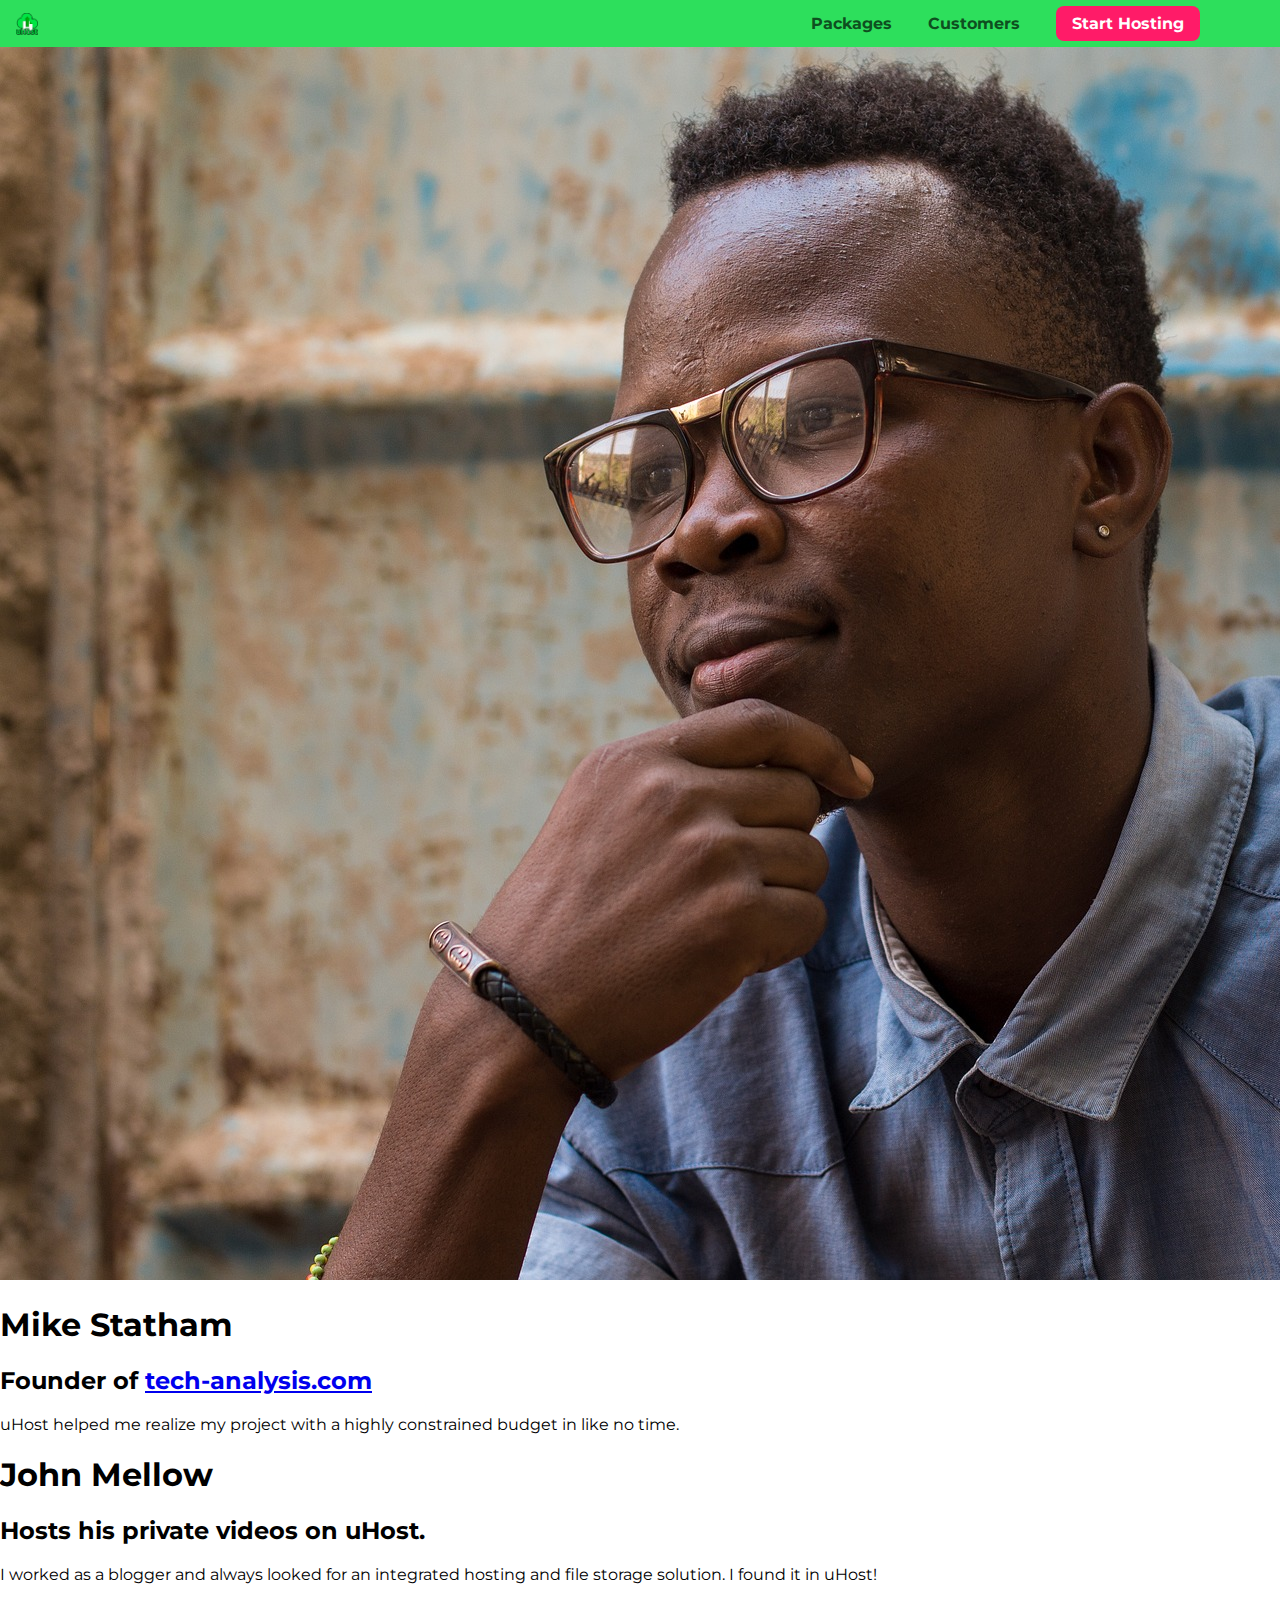
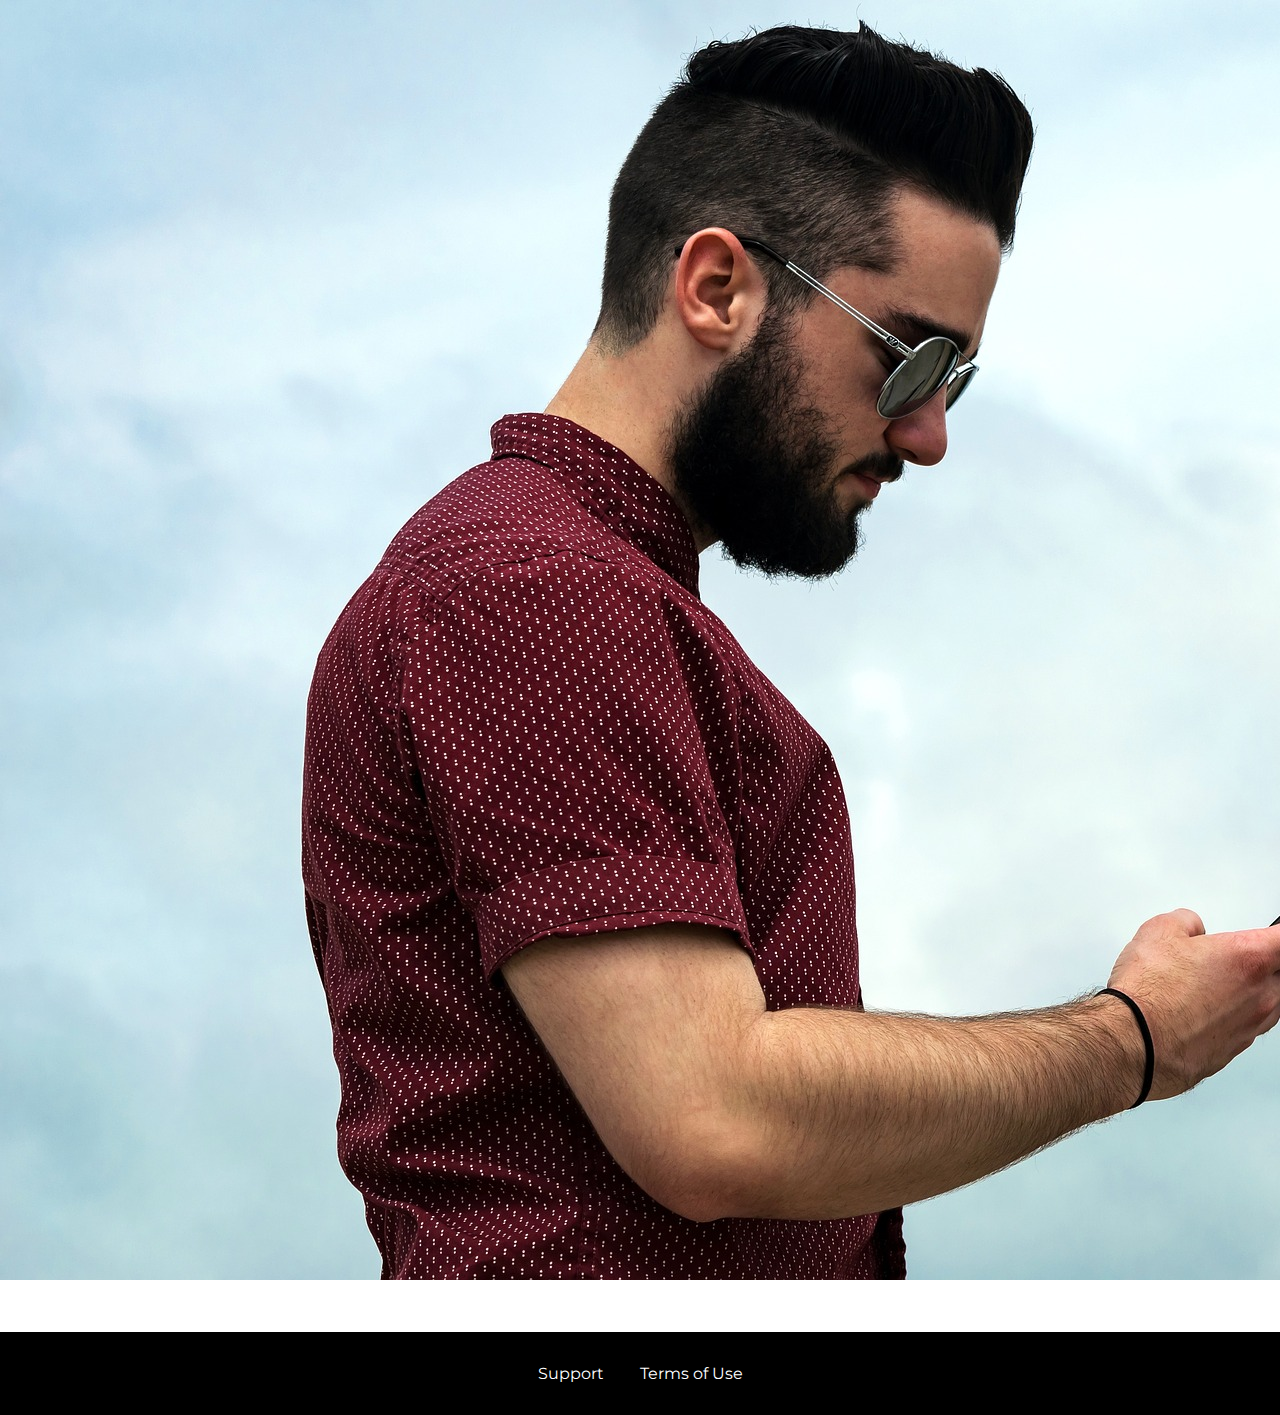
==== customers/index.html @ 94a8a7e8 "customer page and customer.css created" ====
<!DOCTYPE html>
<html lang="en">

<head>
    <meta charset="UTF-8">
    <meta name="viewport" content="width=device-width, initial-scale=1.0">
    <meta http-equiv="X-UA-Compatible" content="ie=edge">
    <title>uHost Customers</title>
    <link rel="shortcut icon" href="../favicon.png">
    <link href="https://fonts.googleapis.com/css?family=Anton|Montserrat:400,700" rel="stylesheet">
    <link rel="stylesheet" href="../shared.css">
    <link rel="stylesheet" href="customers.css">
</head>

<body>
    <header class="main-header">
        <div>
            <a href="../index.html" class="main-header__brand">
                <img src="../images/uhost-icon.png" alt="UHost- your favorite hosting company">
            </a>
        </div>
        <nav class="main-nav">
            <ul class="main-nav__items">
                <li class="main-nav__item">
                    <a href="../packages/index.html">Packages</a>
                </li>
                <li class="main-nav__item">
                    <a href="index.html">Customers</a>
                </li>
                <li class="main-nav__item main-nav__item--cta">
                    <a href="start-hosting/index.html">Start Hosting</a>
                </li>
            </ul>
        </nav>
    </header>
    <main>
        <div>
            <div class="testimonial" id="customer-1">
                <div class="testimonial__image-container">
                    <img src="../images/customer-1.jpg" alt="Mike Statham - Customer" class="testimonial__image">
                </div>
                <div class="testimonial__info">
                    <h1 class="testimonial__name">Mike Statham</h1>
                    <h2 class="testimonial__subtitle">Founder of
                        <a href="tech-analysis.com">tech-analysis.com</a>
                    </h2>
                    <p class="testimonial__text">uHost helped me realize my project with a highly constrained budget in like no time.</p>
                </div>
            </div>
            <div class="testimonial" id="customer-2">

                <div class="testimonial__info">
                    <h1 class="testimonial__name">John Mellow</h1>
                    <h2 class="testimonial__subtitle">Hosts his private videos on uHost.
                    </h2>
                    <p class="testimonial__text">I worked as a blogger and always looked for an integrated hosting and file storage solution. I found
                        it in uHost!
                    </p>
                </div>
                <div class="testimonial__image-container">
                    <img src="../images/customer-2.jpg" alt="John Mellow - Customer" class="testimonial__image">
                </div>
            </div>
        </div>
    </main>
    <footer class="main-footer">
        <nav>
            <ul class="main-footer__links">
                <li class="main-footer__link">
                    <a href="#">Support</a>
                </li>
                <li class="main-footer__link">
                    <a href="#">Terms of Use</a>
                </li>
            </ul>
        </nav>
    </footer>
</body>

</html>
---- shared.css ----
* {
    box-sizing: border-box;
}

body {
    font-family: 'Montserrat', sans-serif;
    margin: 0;
}

.main-header {
    width: 100%;
    position: fixed;
    top: 0;
    left: 0;
    background: #2ddf5c;
    padding: 8px 16px;
    z-index: 1;
}

.main-header > div {
    display: inline-block;
    vertical-align: middle;
}

.main-header__brand {
    color: #0e4f1f;
    text-decoration: none;
    font-weight: bold;
    font-size: 22px;
    height: 22px;
    display: inline-block;
}

.main-header__brand img {
    height: 100%;
    margin-top: 5px;
}

.main-nav {
    display: inline-block;
    text-align: right;
    width: calc(100% - 74px);
    vertical-align: middle;
}

.main-nav__items {
    margin: 0;
    padding: 0;
    list-style: none;
}

.main-nav__item {
    display: inline-block;
    margin: 0 16px;
}

.main-nav__item a {
    text-decoration: none;
    color: #0e4f1f;
    font-weight: bold;
    padding: 3px 0;
}

.main-nav__item a:hover,
.main-nav__item a:active {
    color: white;
    border-bottom: 5px solid white;
}

.main-nav__item--cta a {
    color: white;
    background: #ff1b68;
    padding: 8px 16px;
    border-radius: 8px;
}

.main-nav__item--cta a:hover,
.main-nav__item--cta a:active {
    color: #ff1b68;
    background: white;
    border: none;
}

.main-footer {
    background: black;
    padding: 32px;
    margin-top: 48px;
}

.main-footer__links {
    list-style: none;
    margin: 0;
    padding: 0;
    text-align: center;
}

.main-footer__link {
    display: inline-block;
    margin: 0 16px;
}

.main-footer__link a {
    color: white;
    text-decoration: none;
}

.main-footer__link a:hover,
.main-footer__link a:active {
    color: #ccc;
}

.button {
    background: #0e4f1f;
    color: white;
    font: inherit;
    border: 1.5px solid #0e4f1f;
    padding: 8px;
    border-radius: 8px;
    font-weight: bold;
    cursor: pointer;
}

.button:hover,
.button:active {
    background: white;
    color: #0e4f1f;
}

.button:focus {
    outline: none;
}
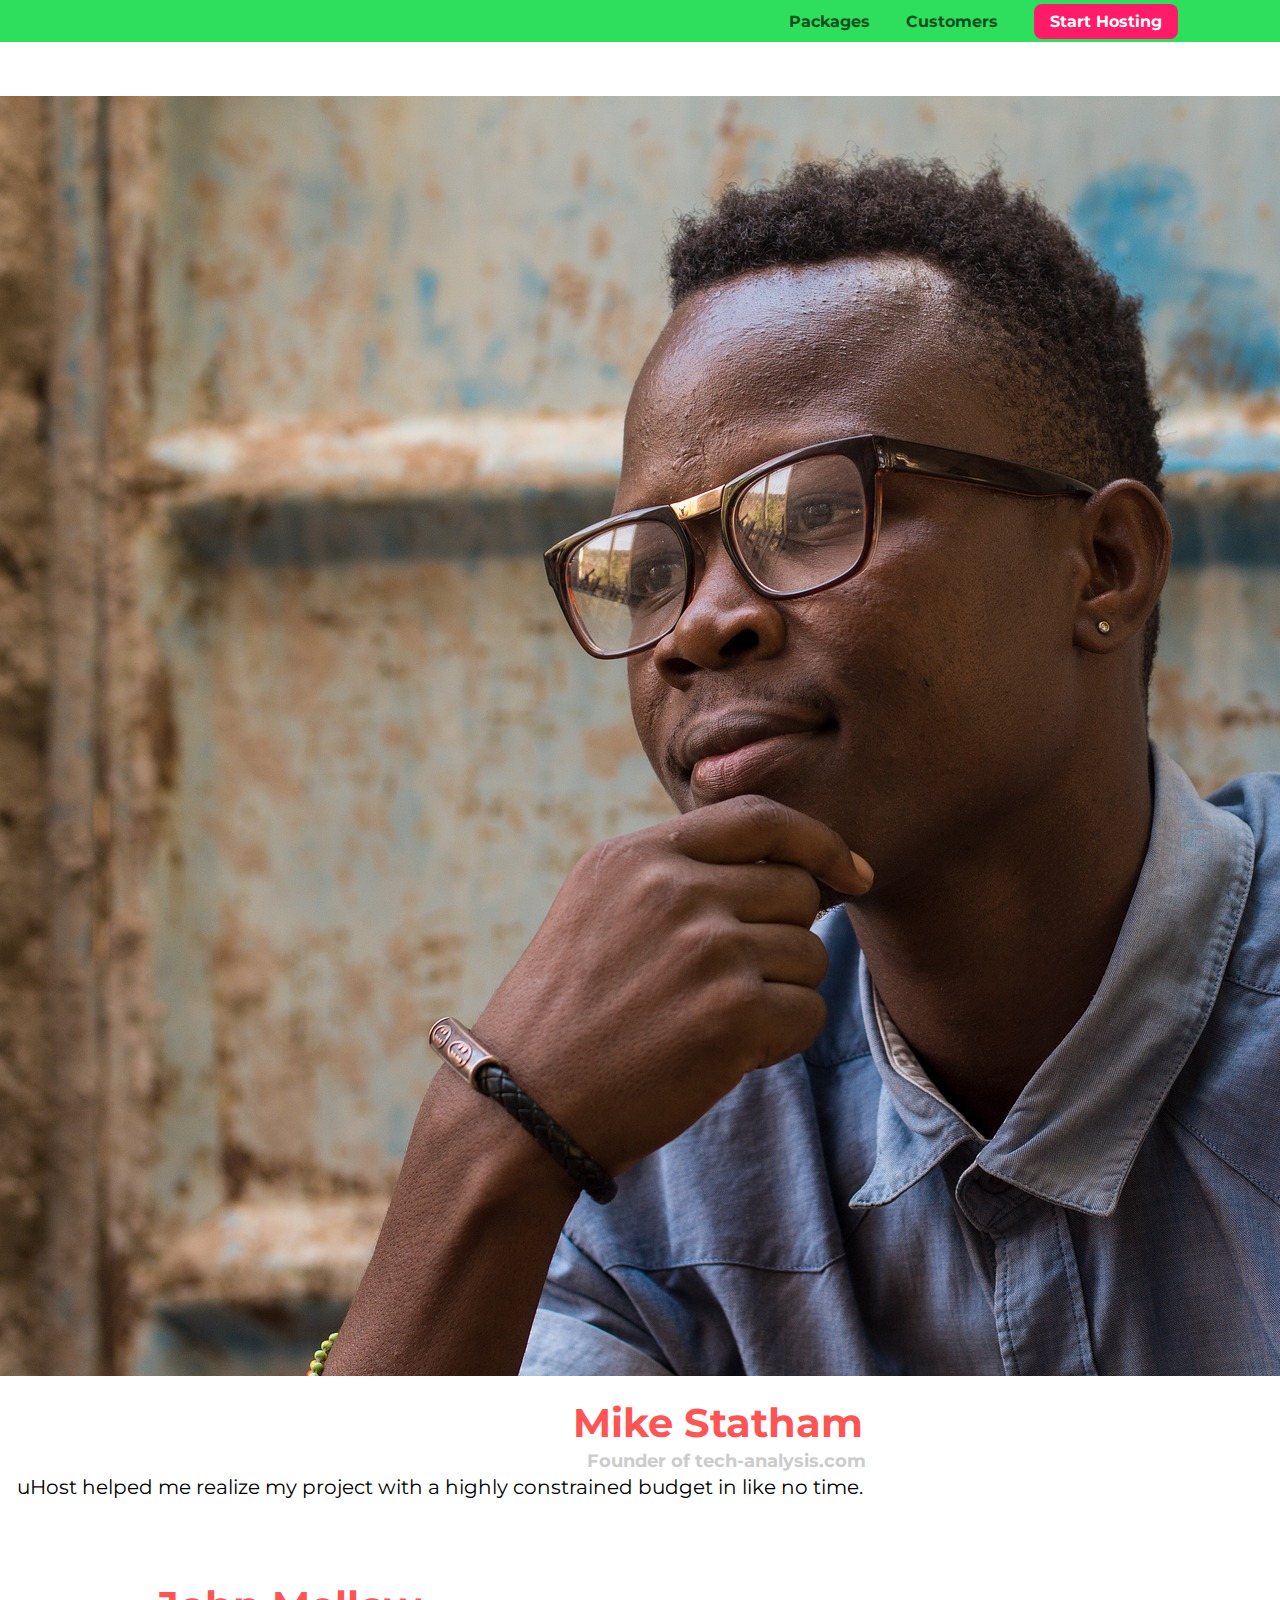
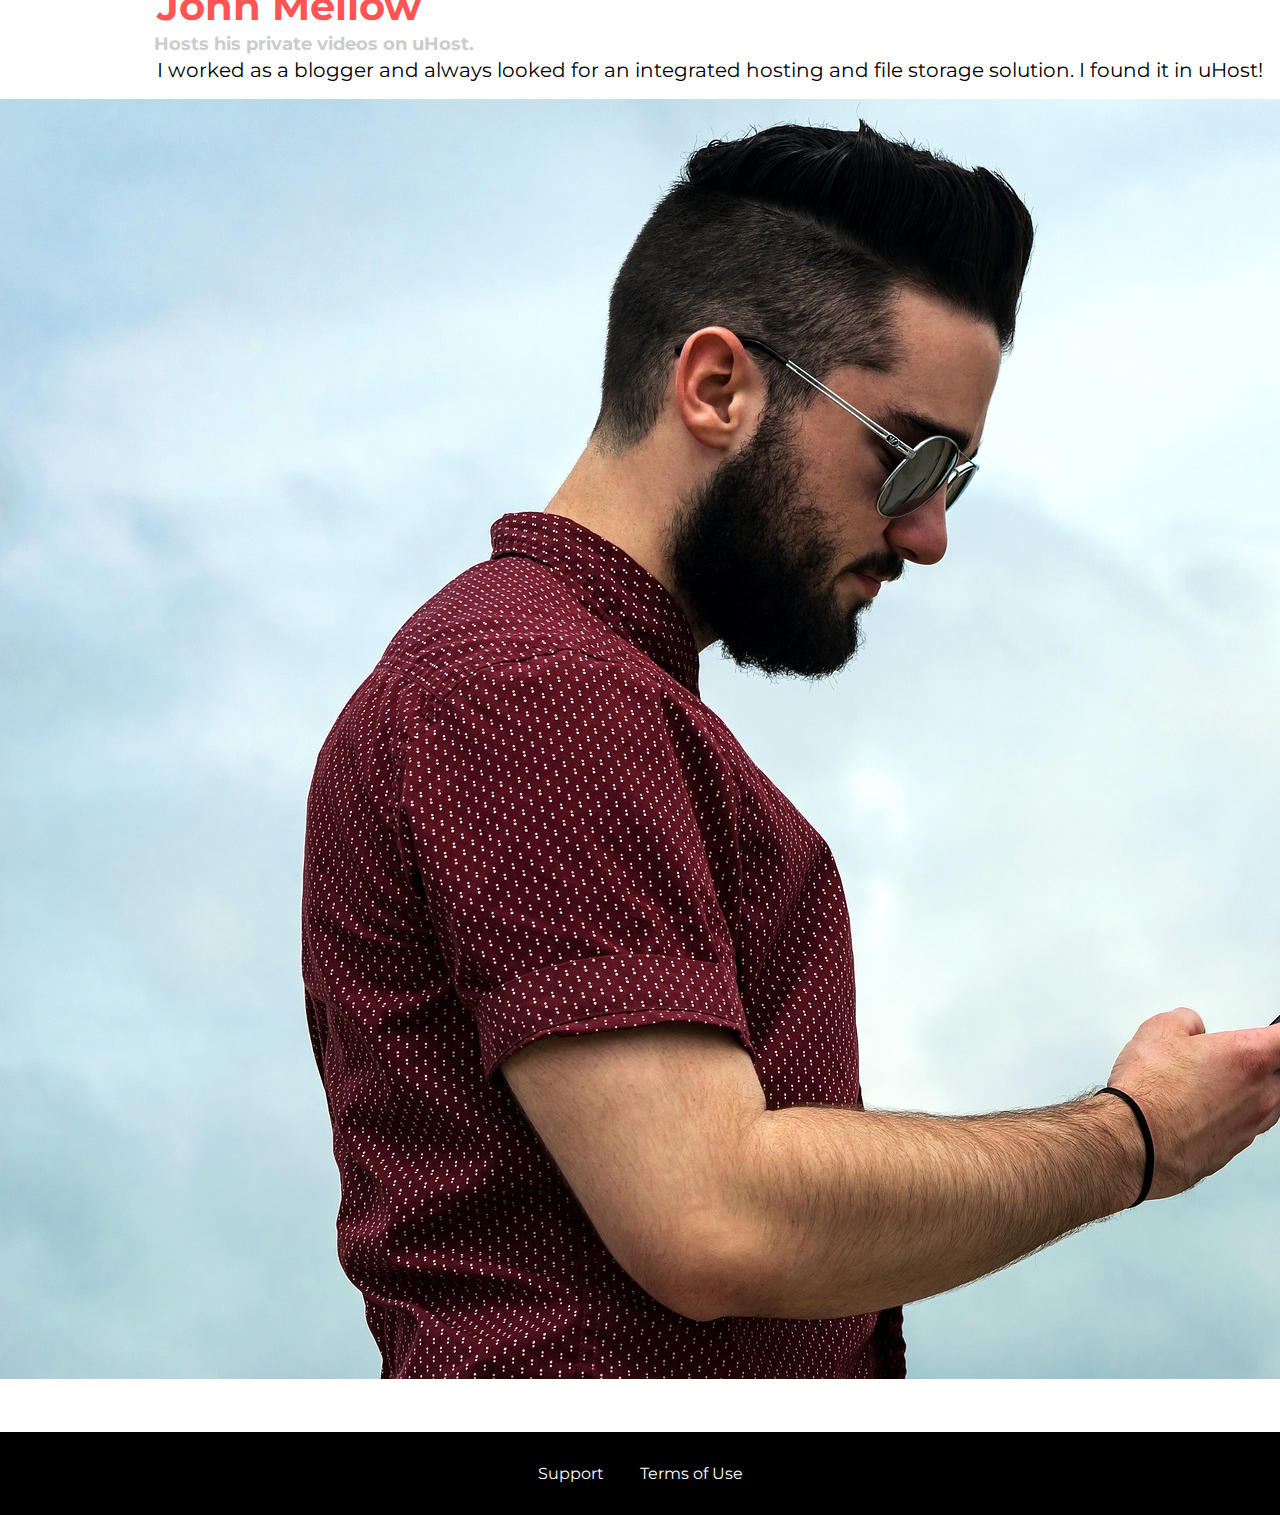
==== commit bb5aa0b1: "new styles added to the text" ====
--- a/customers/index.html
+++ b/customers/index.html
@@ -16,7 +16,7 @@
     <header class="main-header">
         <div>
             <a href="../index.html" class="main-header__brand">
-                <img src="../images/uhost-icon.png" alt="UHost- your favorite hosting company">
+                
             </a>
         </div>
         <nav class="main-nav">
--- a/customers/customers.css
+++ b/customers/customers.css
@@ -0,0 +1,55 @@
+.testimonial {
+    font-size: 20px;
+    margin: 48px 0;
+  }
+  
+  .testimonial__list {
+    width: 80%;
+    margin: auto;
+  }
+  
+  .testimonial:first-of-type {
+    margin-top: 96px;
+  }
+  
+  .testimonial__info {
+    text-align: right;
+    padding: 14px;
+    display: inline-block;
+    vertical-align: middle;
+  }
+  
+  #customer-2.testimonial {
+    text-align: right;
+  }
+  
+  #customer-2 .testimonial__info {
+    text-align: left;
+  }
+  
+  .testimonial__name {
+    margin: 3px;
+    color: #ff5454;
+  }
+  
+  .testimonial__subtitle {
+    margin: 0;
+    font-size: 18px;
+    color: #ccc;
+  }
+  
+  .testimonial__subtitle a {
+    color: inherit;
+    text-decoration: none;
+  }
+  
+  .testimonial__subtitle a:hover,
+  .testimonial__subtitle a:active {
+    color: #7a7a7a;
+  }
+  
+  .testimonial__text {
+    margin: 3px;
+  }
+  
+  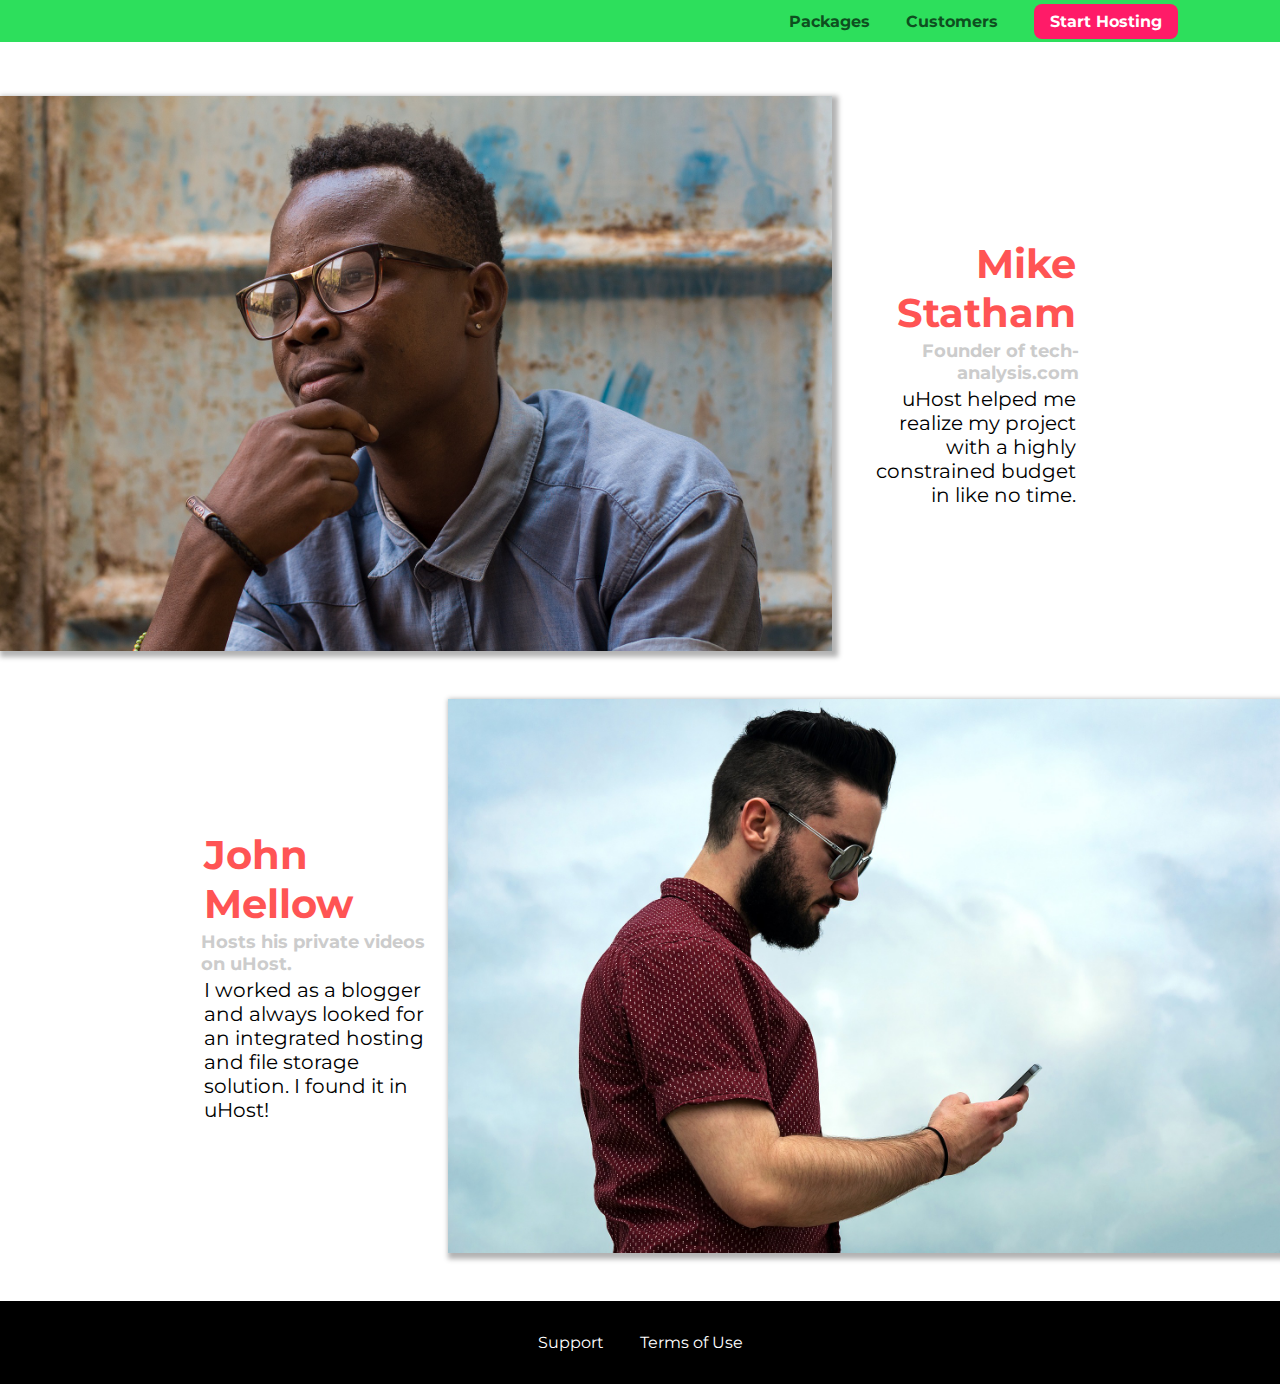
==== commit d071c51e: "image styles added to customer.css and background image updated in main.css" ====
--- a/customers/index.html
+++ b/customers/index.html
@@ -6,7 +6,7 @@
     <meta name="viewport" content="width=device-width, initial-scale=1.0">
     <meta http-equiv="X-UA-Compatible" content="ie=edge">
     <title>uHost Customers</title>
-    <link rel="shortcut icon" href="../favicon.png">
+    <link rel="shortcut icon" href="/images/favicon.png">
     <link href="https://fonts.googleapis.com/css?family=Anton|Montserrat:400,700" rel="stylesheet">
     <link rel="stylesheet" href="../shared.css">
     <link rel="stylesheet" href="customers.css">
--- a/customers/customers.css
+++ b/customers/customers.css
@@ -12,11 +12,24 @@
     margin-top: 96px;
   }
   
+  .testimonial__image-container {
+    width: 65%;
+    display: inline-block;
+    vertical-align: middle;
+    box-shadow: 3px 3px 5px 3px rgba(0, 0,0 ,0.3);
+  }
+
+  .testimonial__image{
+    width: 100%;
+    vertical-align: top;
+  }
+
   .testimonial__info {
     text-align: right;
     padding: 14px;
     display: inline-block;
     vertical-align: middle;
+    width: 20%;
   }
   
   #customer-2.testimonial {
